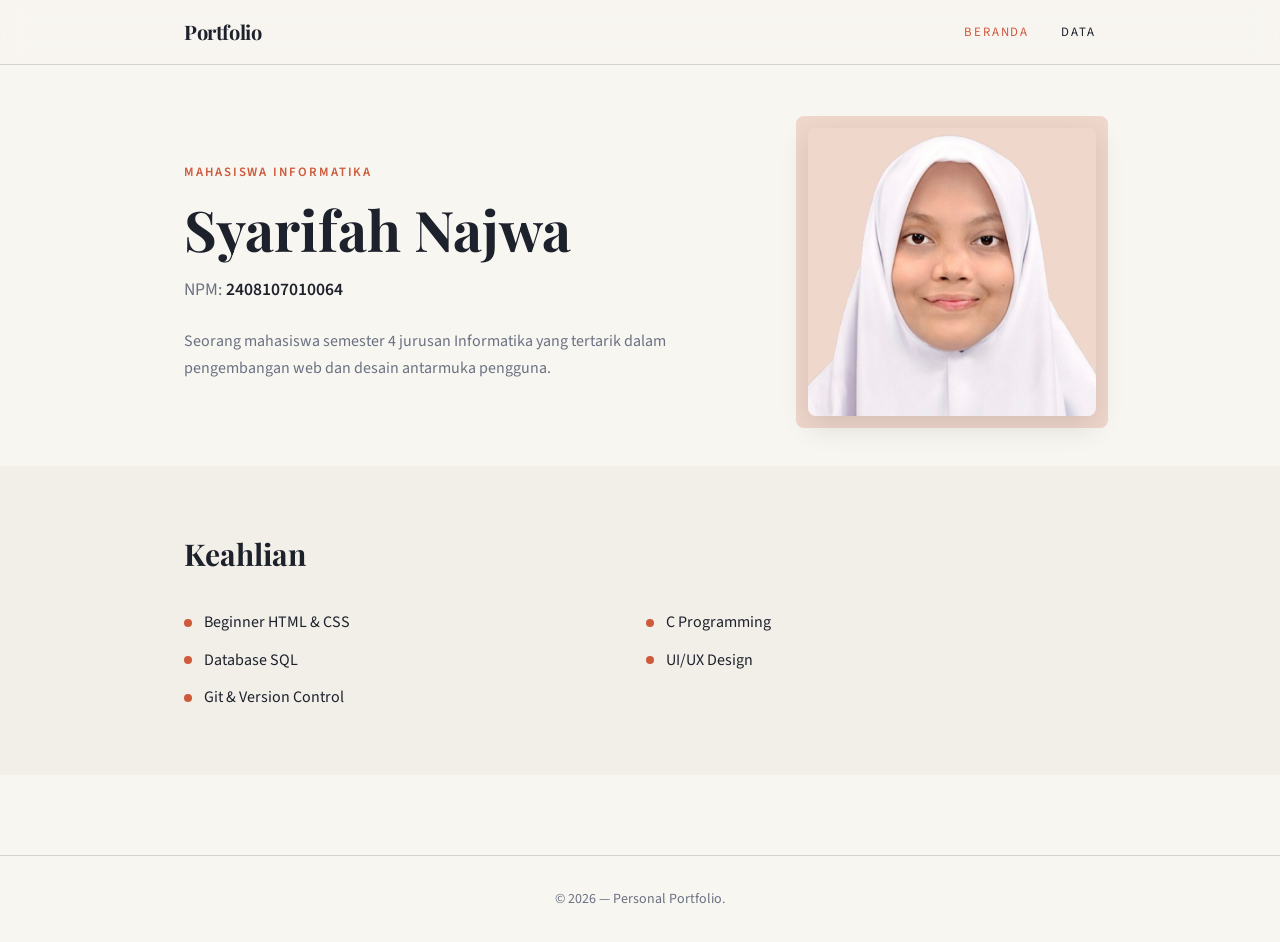
==== index.html @ 1b74a371 "Add files via upload" ====
<!DOCTYPE html>
<html lang="id">
<head>
  <meta charset="UTF-8">
  <meta name="viewport" content="width=device-width, initial-scale=1.0">
  <meta name="description" content="Portfolio personal mahasiswa informatika - Syarifah Najwa">
  <title>Syarifah Najwa — Portfolio</title>
  <link rel="stylesheet" href="style.css">
  <link href="https://fonts.googleapis.com/css2?family=Playfair+Display:wght@400;700&family=Source+Sans+3:wght@300;400;600;700&display=swap" rel="stylesheet">
</head>
<body>

  <!-- Navbar -->
  <nav class="navbar">
    <div class="nav-container">
      <a href="index.html" class="nav-logo">Portfolio</a>
      <div class="nav-links">
        <a href="index.html" class="nav-link active">Beranda</a>
        <a href="data.html" class="nav-link">Data</a>
      </div>
    </div>
  </nav>

  <!-- Hero Section -->
  <section class="hero">
    <div class="hero-container">
      <div class="hero-text">
        <p class="label">Mahasiswa Informatika</p>
        <h1>Syarifah Najwa</h1>
        <p class="npm">NPM: <span>2408107010064</span></p>
        <p class="bio">
          Seorang mahasiswa semester 4 jurusan  Informatika yang tertarik
          dalam pengembangan web dan desain antarmuka pengguna.
        </p>
      </div>
      <div class="hero-photo">
        <div class="photo-bg"></div>
        <img src="NAJWA.png" alt="Foto profil Syarifah Najwa" class="photo">
      </div>
    </div>
  </section>

  <!-- Skills Section -->
  <section class="skills">
    <div class="container">
      <h2>Keahlian</h2>
      <ul class="skills-list">
        <li><span class="dot"></span>Beginner HTML &amp; CSS</li>
        <li><span class="dot"></span>C Programming</li>
        <li><span class="dot"></span>Database SQL</li>
        <li><span class="dot"></span>UI/UX Design</li>
        <li><span class="dot"></span>Git &amp; Version Control</li>
      </ul>
    </div>
  </section>

  <!-- Footer -->
  <footer class="footer">
    <p>&copy; 2026 — Personal Portfolio.</p>
  </footer>

</body>
</html>
---- style.css ----
/* ===== Reset & Base ===== */
*, *::before, *::after {
  margin: 0;
  padding: 0;
  box-sizing: border-box;
}

:root {
  --bg: hsl(40, 33%, 96%);
  --fg: hsl(220, 20%, 14%);
  --card: hsl(40, 25%, 93%);
  --muted: hsl(220, 10%, 46%);
  --accent: hsl(12, 60%, 52%);
  --border: hsl(40, 15%, 82%);
  --secondary-bg: hsl(40, 25%, 88%);
  --font-display: 'Playfair Display', Georgia, serif;
  --font-body: 'Source Sans 3', system-ui, sans-serif;
}

body {
  background-color: var(--bg);
  color: var(--fg);
  font-family: var(--font-body);
  line-height: 1.6;
}

h1, h2, h3 {
  font-family: var(--font-display);
}

a {
  text-decoration: none;
  color: inherit;
}

.container {
  max-width: 960px;
  margin: 0 auto;
  padding: 0 24px;
}

/* ===== Navbar ===== */
.navbar {
  position: fixed;
  top: 0;
  left: 0;
  right: 0;
  z-index: 50;
  background: hsla(40, 33%, 96%, 0.8);
  backdrop-filter: blur(12px);
  border-bottom: 1px solid var(--border);
}

.nav-container {
  max-width: 960px;
  margin: 0 auto;
  padding: 16px 24px;
  display: flex;
  align-items: center;
  justify-content: space-between;
}

.nav-logo {
  font-family: var(--font-display);
  font-size: 1.25rem;
  font-weight: 700;
  letter-spacing: -0.02em;
}

.nav-links {
  display: flex;
  gap: 32px;
}

.nav-link {
  font-size: 0.8rem;
  text-transform: uppercase;
  letter-spacing: 0.15em;
  transition: color 0.2s;
}

.nav-link:hover,
.nav-link.active {
  color: var(--accent);
}

/* ===== Hero ===== */
.hero {
  padding: 128px 24px 50px;
}

.hero-container {
  max-width: 960px;
  margin: 0 auto;
  padding: 0 24px;
  display: flex;
  justify-content: space-between;
  gap: 48px;
  align-items: center;
}

.hero-text {
  width: 100%;
}

.label {
  font-size: 0.8rem;
  text-transform: uppercase;
  letter-spacing: 0.15em;
  color: var(--accent);
  font-weight: 600;
  margin-bottom: 16px;
}

h1 {
  font-size: 3.5rem;
  font-weight: 700;
  line-height: 1.1;
  margin-bottom: 16px;
}

.npm {
  font-size: 1.1rem;
  color: var(--muted);
}

.npm span {
  color: var(--fg);
  font-weight: 600;
}

.bio {
  color: var(--muted);
  margin-top: 24px;
  line-height: 1.7;
}

.hero-photo {
  display: flex;
  justify-content: center;
  position: relative;
  width: max-content;
}

.photo-bg {
  position: absolute;
  inset: -12px;
  background: hsla(12, 60%, 52%, 0.2);
  border-radius: 8px;
}

.photo {
  position: relative;
  width: 288px;
  height: 288px;
  object-fit: cover;
  border-radius: 8px;
  box-shadow: 0 10px 30px rgba(0, 0, 0, 0.12);
}

/* ===== Skills ===== */
.skills {
  padding: 64px 24px;
  background: var(--card);
}

.skills h2 {
  font-size: 1.875rem;
  font-weight: 700;
  margin-bottom: 32px;
}

.skills-list {
  list-style: none;
  display: grid;
  grid-template-columns: 1fr 1fr;
  gap: 12px;
}

.skills-list li {
  display: flex;
  align-items: center;
  gap: 12px;
}

.dot {
  width: 8px;
  height: 8px;
  border-radius: 50%;
  background: var(--accent);
  flex-shrink: 0;
}

/* ===== Section ===== */
.section {
  padding: 20px 24px;
}

.section h2 {
  font-size: 1.5rem;
  font-weight: 700;
  margin-bottom: 24px;
}

/* ===== education ===== */
.education-list {
  display: flex;
  flex-direction: column;
  gap: 24px;
}

.education-item {
  border-left: 2px solid var(--accent);
  padding-left: 24px;
  padding-top: 8px;
  padding-bottom: 8px;
}

.education-item h3 {
  font-size: 1.125rem;
  font-weight: 700;
}

.periode {
  font-size: 0.875rem;
  color: var(--accent);
  font-weight: 600;
  margin-top: 4px;
}

/* ===== Table ===== */
.table-wrapper {
  overflow-x: auto;
  border-radius: 8px;
  border: 1px solid var(--border);
}

table {
  width: 100%;
  border-collapse: collapse;
  font-size: 0.9rem;
}

thead tr {
  background: var(--secondary-bg);
}

th {
  text-align: left;
  padding: 12px 20px;
  font-weight: 600;
}

td {
  padding: 12px 20px;
  border-top: 1px solid var(--border);
}

tr:hover {
  background: hsla(40, 15%, 90%, 0.5);
}

.center {
  text-align: center;
}

.bold {
  font-weight: 600;
}

.kode {
  font-family: monospace;
  color: var(--accent);
}


/* ===== Footer ===== */
.footer {
  border-top: 1px solid var(--border);
  padding: 32px 24px;
  margin-top: 80px;
  text-align: center;
  font-size: 0.875rem;
  color: var(--muted);
}

/* ===== Responsive ===== */
@media (max-width: 768px) {
  .hero-container {
    grid-template-columns: 1fr;
    text-align: center;
  }

  .bio {
    margin-left: auto;
    margin-right: auto;
  }

  h1 {
    font-size: 2.5rem;
  }
o-
  .skills-list {
    grid-template-columns: 1fr;
  }
}
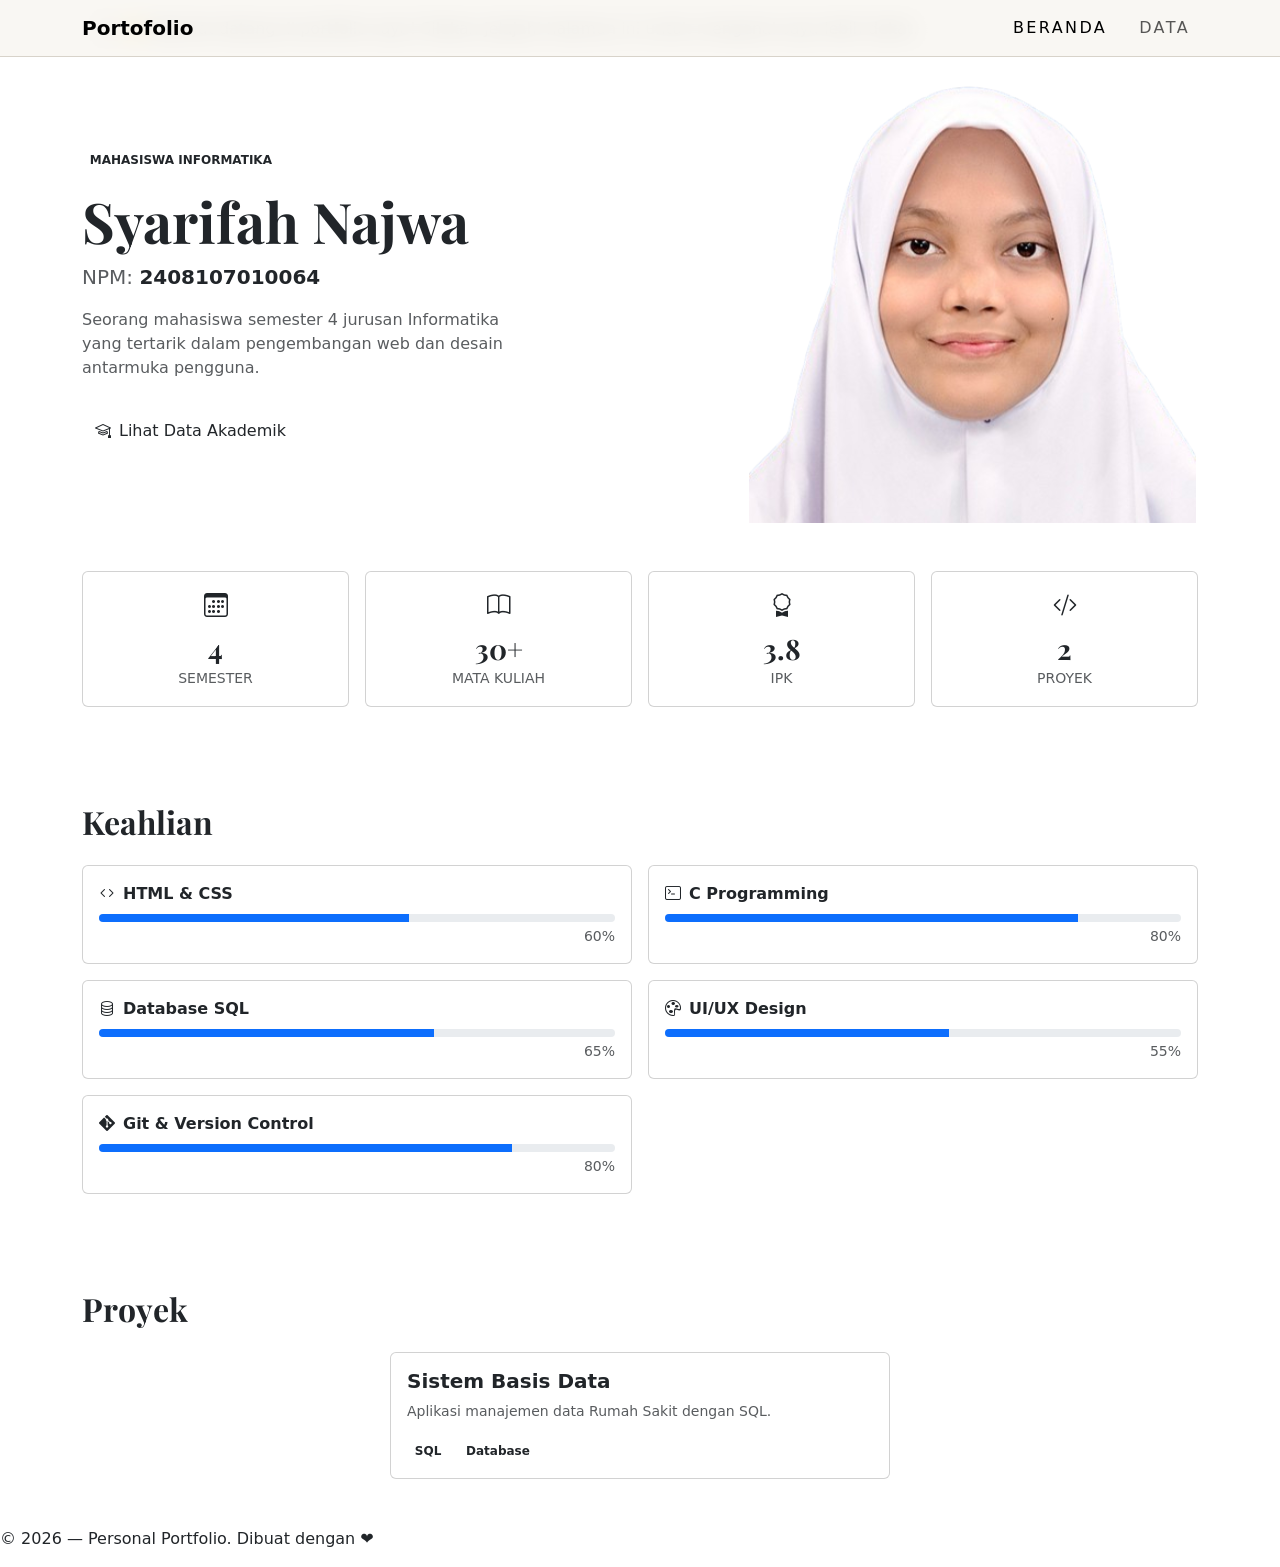
==== commit 41c1116b: "Revamp index.html with Bootstrap and new layout Updated the portfolio layout and added Bootstrap for" ====
--- a/index.html
+++ b/index.html
@@ -1,63 +1,339 @@
-<!DOCTYPE html>
+<!doctype html>
 <html lang="id">
-<head>
-  <meta charset="UTF-8">
-  <meta name="viewport" content="width=device-width, initial-scale=1.0">
-  <meta name="description" content="Portfolio personal mahasiswa informatika - Syarifah Najwa">
-  <title>Syarifah Najwa — Portfolio</title>
-  <link rel="stylesheet" href="style.css">
-  <link href="https://fonts.googleapis.com/css2?family=Playfair+Display:wght@400;700&family=Source+Sans+3:wght@300;400;600;700&display=swap" rel="stylesheet">
-</head>
-<body>
-
-  <!-- Navbar -->
-  <nav class="navbar">
-    <div class="nav-container">
-      <a href="index.html" class="nav-logo">Portfolio</a>
-      <div class="nav-links">
-        <a href="index.html" class="nav-link active">Beranda</a>
-        <a href="data.html" class="nav-link">Data</a>
+  <head>
+    <meta charset="UTF-8" />
+    <meta name="viewport" content="width=device-width, initial-scale=1.0" />
+    <title>Syarifah Najwa — Portfolio</title>
+    <link rel="stylesheet" href="style.css" />
+    <link
+      href="https://fonts.googleapis.com/css2?family=Playfair+Display:wght@400;700&family=Source+Sans+3:wght@300;400;600;700&display=swap"
+      rel="stylesheet"
+    />
+    <link
+      href="https://cdn.jsdelivr.net/npm/bootstrap@5.3.0/dist/css/bootstrap.min.css"
+      rel="stylesheet"
+    />
+    <link
+      href="https://cdn.jsdelivr.net/npm/bootstrap-icons@1.11.0/font/bootstrap-icons.css"
+      rel="stylesheet"
+    />
+  </head>
+  <body>
+    <!-- Navbar -->
+    <nav class="navbar navbar-expand-md fixed-top custom-navbar">
+      <div class="container">
+        <a class="navbar-brand fw-bold font-display" href="index.html"
+          >Portofolio</a
+        >
+        <button
+          class="navbar-toggler"
+          type="button"
+          data-bs-toggle="collapse"
+          data-bs-target="#navMenu"
+          aria-label="Toggle navigation"
+        >
+          <span class="navbar-toggler-icon"></span>
+        </button>
+        <div class="collapse navbar-collapse justify-content-end" id="navMenu">
+          <ul class="navbar-nav gap-3">
+            <li class="nav-item">
+              <a class="nav-link active" href="index.html">Beranda</a>
+            </li>
+            <li class="nav-item">
+              <a class="nav-link" href="data.html">Data</a>
+            </li>
+          </ul>
+        </div>
+      </div>
+    </nav>
+
+    <!-- Alert Banner -->
+    <div class="container mt-alert">
+      <div
+        class="alert alert-warm d-flex align-items-center gap-2"
+        role="alert"
+      >
+        <i class="bi bi-stars text-accent"></i>
+        <span
+          >👋 Selamat datang di portfolio saya! Silakan jelajahi halaman ini
+          untuk mengenal saya lebih dekat.</span
+        >
       </div>
     </div>
-  </nav>
-
-  <!-- Hero Section -->
-  <section class="hero">
-    <div class="hero-container">
-      <div class="hero-text">
-        <p class="label">Mahasiswa Informatika</p>
-        <h1>Syarifah Najwa</h1>
-        <p class="npm">NPM: <span>2408107010064</span></p>
-        <p class="bio">
-          Seorang mahasiswa semester 4 jurusan  Informatika yang tertarik
-          dalam pengembangan web dan desain antarmuka pengguna.
-        </p>
-      </div>
-      <div class="hero-photo">
-        <div class="photo-bg"></div>
-        <img src="NAJWA.png" alt="Foto profil Syarifah Najwa" class="photo">
-      </div>
-    </div>
-  </section>
-
-  <!-- Skills Section -->
-  <section class="skills">
-    <div class="container">
-      <h2>Keahlian</h2>
-      <ul class="skills-list">
-        <li><span class="dot"></span>Beginner HTML &amp; CSS</li>
-        <li><span class="dot"></span>C Programming</li>
-        <li><span class="dot"></span>Database SQL</li>
-        <li><span class="dot"></span>UI/UX Design</li>
-        <li><span class="dot"></span>Git &amp; Version Control</li>
-      </ul>
-    </div>
-  </section>
-
-  <!-- Footer -->
-  <footer class="footer">
-    <p>&copy; 2026 — Personal Portfolio.</p>
-  </footer>
-
-</body>
+
+    <!-- Hero Section -->
+    <section class="hero-section">
+      <div class="container">
+        <div class="row align-items-center gy-5">
+          <div class="col-md-7">
+            <span class="badge bg-secondary-custom text-dark mb-3"
+              >MAHASISWA INFORMATIKA</span
+            >
+            <h1 class="font-display fw-bold display-4">Syarifah Najwa</h1>
+            <p class="text-muted fs-5">
+              NPM: <span class="text-dark fw-semibold">2408107010064</span>
+            </p>
+            <p class="text-muted mt-3" style="max-width: 440px">
+              Seorang mahasiswa semester 4 jurusan Informatika yang tertarik
+              dalam pengembangan web dan desain antarmuka pengguna.
+            </p>
+            <a href="data.html" class="btn btn-accent mt-3">
+              <i class="bi bi-mortarboard me-2"></i>Lihat Data Akademik
+            </a>
+          </div>
+          <div class="col-md-5 text-center">
+            <div
+              class="photo-wrapper"
+              data-bs-toggle="tooltip"
+              data-bs-placement="bottom"
+              title="Syarifah Najwa — Informatika USK"
+            >
+              <div class="photo-bg-accent"></div>
+              <img
+                src="NAJWA.png"
+                alt="Foto profil Syarifah Najwa"
+                class="profile-photo"
+              />
+            </div>
+          </div>
+        </div>
+      </div>
+    </section>
+
+    <!-- Stats Cards -->
+    <section class="py-5">
+      <div class="container">
+        <div class="row g-3">
+          <div class="col-6 col-md-3">
+            <div class="card stat-card text-center">
+              <div class="card-body">
+                <i class="bi bi-calendar3 fs-4 text-accent"></i>
+                <h3 class="fw-bold font-display mt-2 mb-0">4</h3>
+                <small class="text-muted text-uppercase ls-wide"
+                  >Semester</small
+                >
+              </div>
+            </div>
+          </div>
+          <div class="col-6 col-md-3">
+            <div class="card stat-card text-center">
+              <div class="card-body">
+                <i class="bi bi-book fs-4 text-accent"></i>
+                <h3 class="fw-bold font-display mt-2 mb-0">30+</h3>
+                <small class="text-muted text-uppercase ls-wide"
+                  >Mata Kuliah</small
+                >
+              </div>
+            </div>
+          </div>
+          <div class="col-6 col-md-3">
+            <div class="card stat-card text-center">
+              <div class="card-body">
+                <i class="bi bi-award fs-4 text-accent"></i>
+                <h3 class="fw-bold font-display mt-2 mb-0">3.8</h3>
+                <small class="text-muted text-uppercase ls-wide">IPK</small>
+              </div>
+            </div>
+          </div>
+          <div class="col-6 col-md-3">
+            <div class="card stat-card text-center">
+              <div class="card-body">
+                <i class="bi bi-code-slash fs-4 text-accent"></i>
+                <h3 class="fw-bold font-display mt-2 mb-0">2</h3>
+                <small class="text-muted text-uppercase ls-wide">Proyek</small>
+              </div>
+            </div>
+          </div>
+        </div>
+      </div>
+    </section>
+
+    <!-- Skills Section -->
+    <section class="skills-section py-5">
+      <div class="container">
+        <h2 class="font-display fw-bold mb-4">Keahlian</h2>
+        <div class="row g-3">
+          <div class="col-sm-6">
+            <div class="card skill-card">
+              <div class="card-body">
+                <div
+                  class="d-flex justify-content-between align-items-center mb-2"
+                >
+                  <span class="fw-semibold"
+                    ><i class="bi bi-code text-accent me-2"></i>HTML & CSS</span
+                  >
+                  <span class="badge badge-outline">Beginner</span>
+                </div>
+                <div class="progress" style="height: 8px">
+                  <div class="progress-bar bg-accent" style="width: 60%"></div>
+                </div>
+                <small class="text-muted d-block text-end mt-1">60%</small>
+              </div>
+            </div>
+          </div>
+
+          <div class="col-sm-6">
+            <div class="card skill-card">
+              <div class="card-body">
+                <div
+                  class="d-flex justify-content-between align-items-center mb-2"
+                >
+                  <span class="fw-semibold"
+                    ><i class="bi bi-terminal text-accent me-2"></i>C
+                    Programming</span
+                  >
+                  <span class="badge badge-outline">Beginner</span>
+                </div>
+                <div class="progress" style="height: 8px">
+                  <div class="progress-bar bg-accent" style="width: 80%"></div>
+                </div>
+                <small class="text-muted d-block text-end mt-1">80%</small>
+              </div>
+            </div>
+          </div>
+
+          <div class="col-sm-6">
+            <div class="card skill-card">
+              <div class="card-body">
+                <div
+                  class="d-flex justify-content-between align-items-center mb-2"
+                >
+                  <span class="fw-semibold"
+                    ><i class="bi bi-database text-accent me-2"></i>Database
+                    SQL</span
+                  >
+                  <span class="badge badge-outline">Beginner</span>
+                </div>
+                <div class="progress" style="height: 8px">
+                  <div class="progress-bar bg-accent" style="width: 65%"></div>
+                </div>
+                <small class="text-muted d-block text-end mt-1">65%</small>
+              </div>
+            </div>
+          </div>
+
+          <div class="col-sm-6">
+            <div class="card skill-card">
+              <div class="card-body">
+                <div
+                  class="d-flex justify-content-between align-items-center mb-2"
+                >
+                  <span class="fw-semibold"
+                    ><i class="bi bi-palette text-accent me-2"></i>UI/UX
+                    Design</span
+                  >
+                  <span class="badge badge-outline">Beginner</span>
+                </div>
+                <div class="progress" style="height: 8px">
+                  <div class="progress-bar bg-accent" style="width: 55%"></div>
+                </div>
+                <small class="text-muted d-block text-end mt-1">55%</small>
+              </div>
+            </div>
+          </div>
+
+          <div class="col-sm-6">
+            <div class="card skill-card">
+              <div class="card-body">
+                <div
+                  class="d-flex justify-content-between align-items-center mb-2"
+                >
+                  <span class="fw-semibold"
+                    ><i class="bi bi-git text-accent me-2"></i>Git & Version
+                    Control</span
+                  >
+                  <span class="badge badge-outline">Beginner</span>
+                </div>
+                <div class="progress" style="height: 8px">
+                  <div class="progress-bar bg-accent" style="width: 80%"></div>
+                </div>
+                <small class="text-muted d-block text-end mt-1">80%</small>
+              </div>
+            </div>
+          </div>
+        </div>
+      </div>
+    </section>
+
+    <!-- Projects Carousel -->
+    <section class="py-5">
+      <div class="container">
+        <h2 class="font-display fw-bold mb-4">Proyek</h2>
+        <div
+          id="projectCarousel"
+          class="carousel slide"
+          data-bs-ride="carousel"
+        >
+          <div class="carousel-inner">
+            <div class="carousel-item active">
+              <div class="card project-card mx-auto" style="max-width: 500px">
+                <div class="card-body">
+                  <h5 class="font-display fw-bold">Sistem Basis Data</h5>
+                  <p class="text-muted small">
+                    Aplikasi manajemen data Rumah Sakit dengan SQL.
+                  </p>
+                  <span class="badge bg-secondary-custom text-dark me-1"
+                    >SQL</span
+                  >
+                  <span class="badge bg-secondary-custom text-dark"
+                    >Database</span
+                  >
+                </div>
+              </div>
+            </div>
+            <div class="carousel-item">
+              <div class="card project-card mx-auto" style="max-width: 500px">
+                <div class="card-body">
+                  <h5 class="font-display fw-bold">UI/UX Design</h5>
+                  <p class="text-muted small">
+                    Design aplikasi untuk mengetahui cuaca di suatu tempat
+                    wisata.
+                  </p>
+                  <span class="badge bg-secondary-custom text-dark me-1"
+                    >Figma</span
+                  >
+                  <span class="badge bg-secondary-custom text-dark">UI/UX</span>
+                </div>
+              </div>
+            </div>
+          </div>
+          <button
+            class="carousel-control-prev"
+            type="button"
+            data-bs-target="#projectCarousel"
+            data-bs-slide="prev"
+          >
+            <span
+              class="carousel-control-prev-icon bg-accent rounded-circle p-2"
+            ></span>
+          </button>
+          <button
+            class="carousel-control-next"
+            type="button"
+            data-bs-target="#projectCarousel"
+            data-bs-slide="next"
+          >
+            <span
+              class="carousel-control-next-icon bg-accent rounded-circle p-2"
+            ></span>
+          </button>
+        </div>
+      </div>
+    </section>
+
+    <!-- Footer -->
+    <footer class="footer-section">
+      <p>&copy; 2026 — Personal Portfolio. Dibuat dengan ❤️</p>
+    </footer>
+
+    <script src="https://cdn.jsdelivr.net/npm/bootstrap@5.3.0/dist/js/bootstrap.bundle.min.js"></script>
+    <script>
+      var tooltipTriggerList = [].slice.call(
+        document.querySelectorAll('[data-bs-toggle="tooltip"]'),
+      );
+      tooltipTriggerList.map(function (el) {
+        return new bootstrap.Tooltip(el);
+      });
+    </script>
+  </body>
 </html>
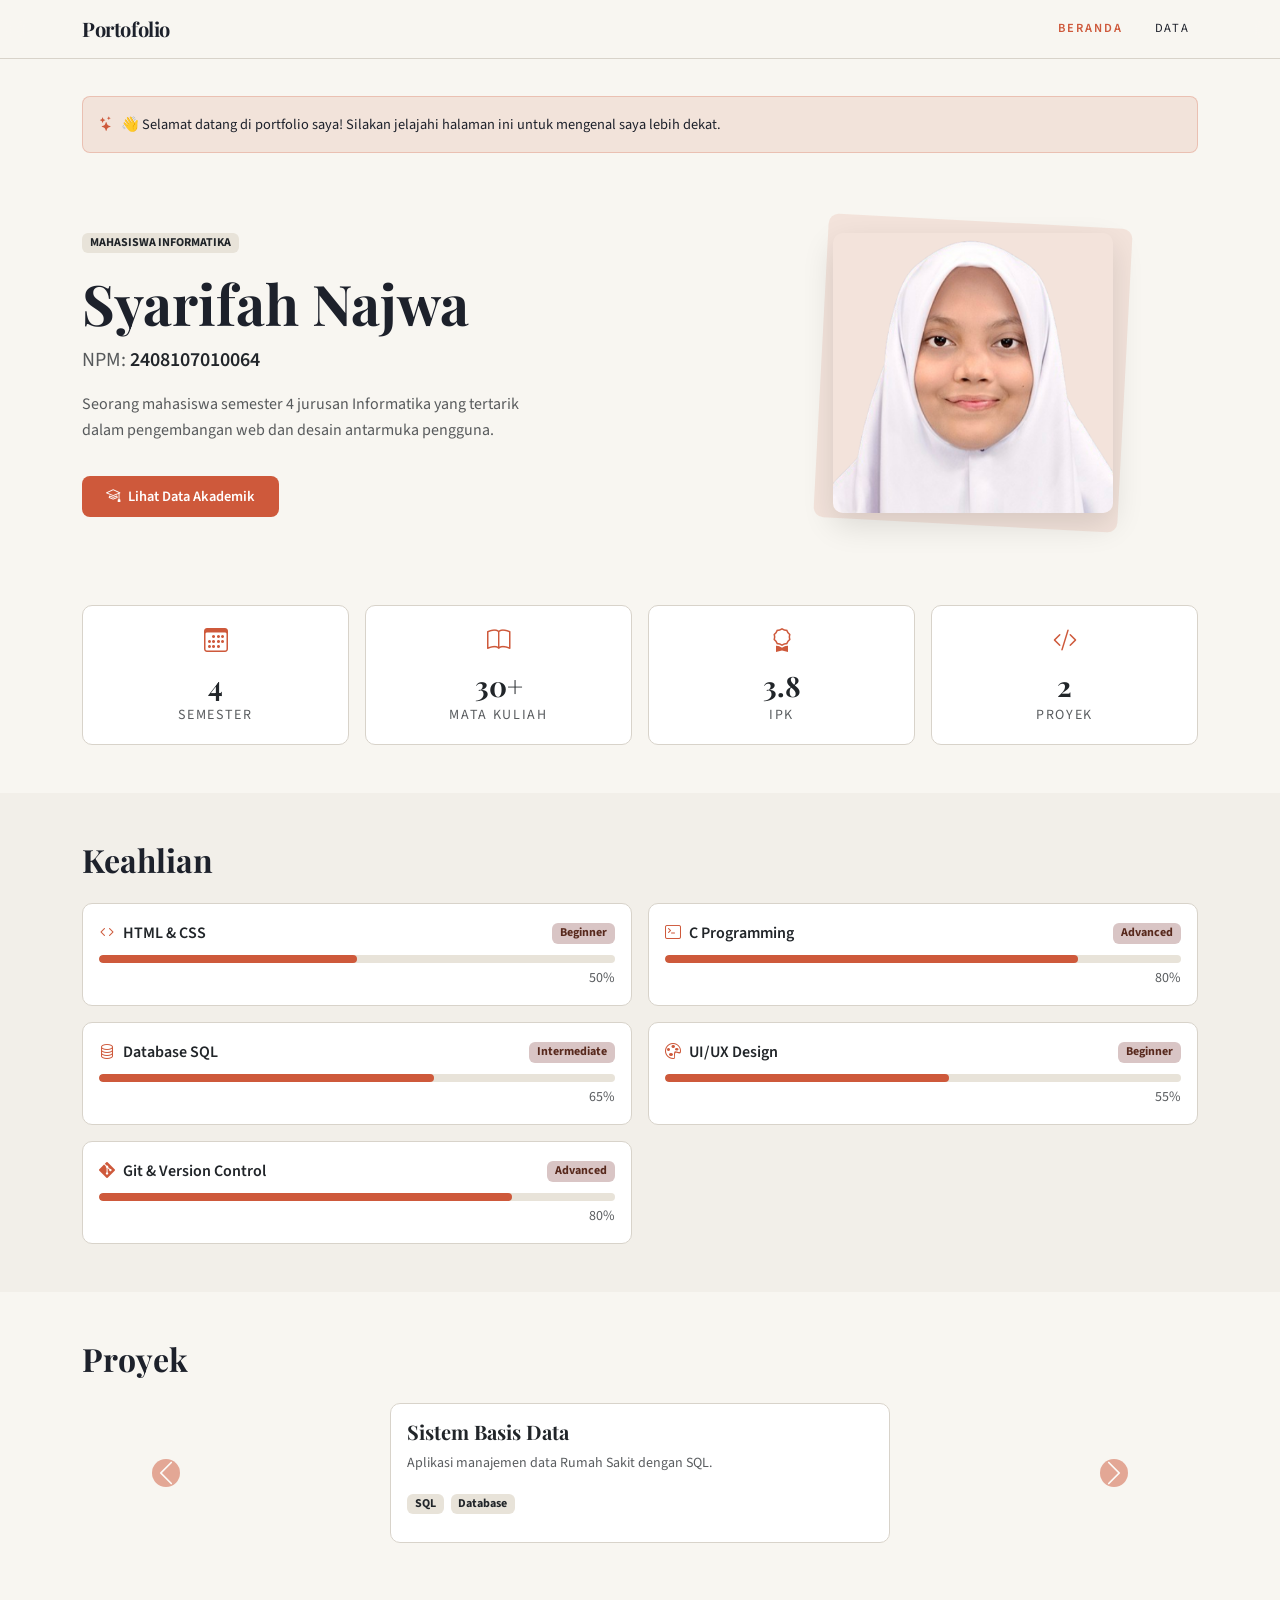
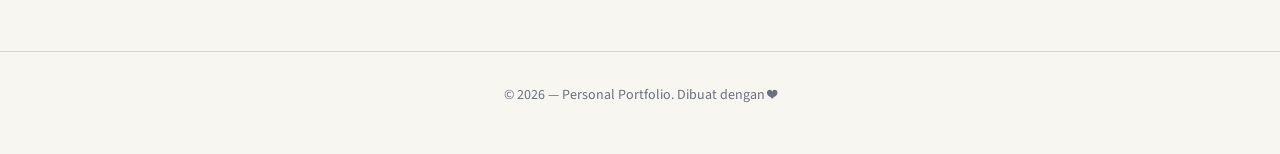
==== commit ed57d555: "Refactor index.html and update skill levels Reformatted HTML structure and adjusted skill levels." ====
--- a/index.html
+++ b/index.html
@@ -4,7 +4,6 @@
     <meta charset="UTF-8" />
     <meta name="viewport" content="width=device-width, initial-scale=1.0" />
     <title>Syarifah Najwa — Portfolio</title>
-    <link rel="stylesheet" href="style.css" />
     <link
       href="https://fonts.googleapis.com/css2?family=Playfair+Display:wght@400;700&family=Source+Sans+3:wght@300;400;600;700&display=swap"
       rel="stylesheet"
@@ -17,6 +16,7 @@
       href="https://cdn.jsdelivr.net/npm/bootstrap-icons@1.11.0/font/bootstrap-icons.css"
       rel="stylesheet"
     />
+    <link rel="stylesheet" href="style.css" />
   </head>
   <body>
     <!-- Navbar -->
@@ -165,9 +165,9 @@
                   <span class="badge badge-outline">Beginner</span>
                 </div>
                 <div class="progress" style="height: 8px">
-                  <div class="progress-bar bg-accent" style="width: 60%"></div>
-                </div>
-                <small class="text-muted d-block text-end mt-1">60%</small>
+                  <div class="progress-bar bg-accent" style="width: 50%"></div>
+                </div>
+                <small class="text-muted d-block text-end mt-1">50%</small>
               </div>
             </div>
           </div>
@@ -182,7 +182,7 @@
                     ><i class="bi bi-terminal text-accent me-2"></i>C
                     Programming</span
                   >
-                  <span class="badge badge-outline">Beginner</span>
+                  <span class="badge badge-outline">Advanced</span>
                 </div>
                 <div class="progress" style="height: 8px">
                   <div class="progress-bar bg-accent" style="width: 80%"></div>
@@ -202,7 +202,7 @@
                     ><i class="bi bi-database text-accent me-2"></i>Database
                     SQL</span
                   >
-                  <span class="badge badge-outline">Beginner</span>
+                  <span class="badge badge-outline">Intermediate</span>
                 </div>
                 <div class="progress" style="height: 8px">
                   <div class="progress-bar bg-accent" style="width: 65%"></div>
@@ -242,7 +242,7 @@
                     ><i class="bi bi-git text-accent me-2"></i>Git & Version
                     Control</span
                   >
-                  <span class="badge badge-outline">Beginner</span>
+                  <span class="badge badge-outline">Advanced</span>
                 </div>
                 <div class="progress" style="height: 8px">
                   <div class="progress-bar bg-accent" style="width: 80%"></div>
--- a/style.css
+++ b/style.css
@@ -1,284 +1,251 @@
-/* ===== Reset & Base ===== */
-*, *::before, *::after {
-  margin: 0;
-  padding: 0;
-  box-sizing: border-box;
-}
-
+/* ===== Variables ===== */
 :root {
   --bg: hsl(40, 33%, 96%);
   --fg: hsl(220, 20%, 14%);
-  --card: hsl(40, 25%, 93%);
+  --card-bg: hsl(40, 25%, 93%);
   --muted: hsl(220, 10%, 46%);
   --accent: hsl(12, 60%, 52%);
-  --border: hsl(40, 15%, 82%);
+  --accent-light: hsla(12, 60%, 52%, 0.12);
+  --border-color: hsl(40, 15%, 82%);
   --secondary-bg: hsl(40, 25%, 88%);
   --font-display: 'Playfair Display', Georgia, serif;
   --font-body: 'Source Sans 3', system-ui, sans-serif;
 }
 
+/* ===== Base ===== */
+*, *::before, *::after { box-sizing: border-box; }
+
 body {
   background-color: var(--bg);
   color: var(--fg);
   font-family: var(--font-body);
   line-height: 1.6;
-}
-
-h1, h2, h3 {
-  font-family: var(--font-display);
-}
-
-a {
-  text-decoration: none;
-  color: inherit;
-}
-
-.container {
-  max-width: 960px;
-  margin: 0 auto;
-  padding: 0 24px;
-}
+  padding-top: 76px;
+}
+
+.font-display { font-family: var(--font-display); }
+h1, h2, h3, h4, h5 { font-family: var(--font-display); }
+
+.text-accent { color: var(--accent) !important; }
+.bg-accent { background-color: var(--accent) !important; color: #fff !important; }
+.bg-secondary-custom { background-color: var(--secondary-bg) !important; }
+.ls-wide { letter-spacing: 0.12em; }
 
 /* ===== Navbar ===== */
-.navbar {
-  position: fixed;
-  top: 0;
-  left: 0;
-  right: 0;
-  z-index: 50;
-  background: hsla(40, 33%, 96%, 0.8);
-  backdrop-filter: blur(12px);
-  border-bottom: 1px solid var(--border);
-}
-
-.nav-container {
-  max-width: 960px;
-  margin: 0 auto;
-  padding: 16px 24px;
-  display: flex;
-  align-items: center;
-  justify-content: space-between;
-}
-
-.nav-logo {
-  font-family: var(--font-display);
+.custom-navbar {
+  background: hsla(40, 33%, 96%, 0.85) !important;
+  backdrop-filter: blur(14px);
+  border-bottom: 1px solid var(--border-color);
+}
+
+.custom-navbar .navbar-brand {
+  color: var(--fg);
   font-size: 1.25rem;
-  font-weight: 700;
   letter-spacing: -0.02em;
 }
 
-.nav-links {
-  display: flex;
-  gap: 32px;
-}
-
-.nav-link {
-  font-size: 0.8rem;
+.custom-navbar .nav-link {
+  font-size: 0.78rem;
   text-transform: uppercase;
   letter-spacing: 0.15em;
+  color: var(--fg);
   transition: color 0.2s;
 }
 
-.nav-link:hover,
-.nav-link.active {
+.custom-navbar .nav-link:hover,
+.custom-navbar .nav-link.active {
   color: var(--accent);
+  font-weight: 600;
+}
+
+/* ===== Alert Banner ===== */
+.mt-alert { margin-top: 20px; }
+
+.alert-warm {
+  background: var(--accent-light);
+  border: 1px solid hsla(12, 60%, 52%, 0.25);
+  border-radius: 8px;
+  color: var(--fg);
+  font-size: 0.9rem;
 }
 
 /* ===== Hero ===== */
-.hero {
-  padding: 128px 24px 50px;
-}
-
-.hero-container {
-  max-width: 960px;
-  margin: 0 auto;
-  padding: 0 24px;
-  display: flex;
-  justify-content: space-between;
-  gap: 48px;
-  align-items: center;
-}
-
-.hero-text {
-  width: 100%;
-}
-
-.label {
-  font-size: 0.8rem;
-  text-transform: uppercase;
-  letter-spacing: 0.15em;
-  color: var(--accent);
-  font-weight: 600;
-  margin-bottom: 16px;
-}
-
-h1 {
-  font-size: 3.5rem;
-  font-weight: 700;
-  line-height: 1.1;
-  margin-bottom: 16px;
-}
-
-.npm {
-  font-size: 1.1rem;
-  color: var(--muted);
-}
-
-.npm span {
-  color: var(--fg);
-  font-weight: 600;
-}
-
-.bio {
-  color: var(--muted);
-  margin-top: 24px;
-  line-height: 1.7;
-}
-
-.hero-photo {
-  display: flex;
-  justify-content: center;
+.hero-section {
+  padding: 60px 0 40px;
+}
+
+.photo-wrapper {
   position: relative;
-  width: max-content;
-}
-
-.photo-bg {
+  display: inline-block;
+  cursor: pointer;
+}
+
+.photo-bg-accent {
   position: absolute;
   inset: -12px;
-  background: hsla(12, 60%, 52%, 0.2);
+  background: var(--accent-light);
+  border-radius: 10px;
+  transform: rotate(3deg);
+}
+
+.profile-photo {
+  position: relative;
+  width: 280px;
+  height: 280px;
+  object-fit: cover;
+  border-radius: 10px;
+  box-shadow: 0 12px 32px rgba(0,0,0,0.12);
+}
+
+/* ===== Button ===== */
+.btn-accent {
+  background: var(--accent);
+  color: #fff;
+  border: none;
   border-radius: 8px;
-}
-
-.photo {
-  position: relative;
-  width: 288px;
-  height: 288px;
-  object-fit: cover;
-  border-radius: 8px;
-  box-shadow: 0 10px 30px rgba(0, 0, 0, 0.12);
+  padding: 10px 24px;
+  font-weight: 600;
+  font-size: 0.9rem;
+  transition: opacity 0.2s;
+}
+
+.btn-accent:hover {
+  opacity: 0.88;
+  color: #fff;
+}
+
+/* ===== Stat Cards ===== */
+.stat-card {
+  border: 1px solid var(--border-color);
+  border-radius: 10px;
+  background: #fff;
+  transition: border-color 0.2s;
+}
+
+.stat-card:hover {
+  border-color: var(--accent);
 }
 
 /* ===== Skills ===== */
-.skills {
-  padding: 64px 24px;
-  background: var(--card);
-}
-
-.skills h2 {
-  font-size: 1.875rem;
-  font-weight: 700;
-  margin-bottom: 32px;
-}
-
-.skills-list {
-  list-style: none;
-  display: grid;
-  grid-template-columns: 1fr 1fr;
-  gap: 12px;
-}
-
-.skills-list li {
-  display: flex;
-  align-items: center;
-  gap: 12px;
-}
-
-.dot {
-  width: 8px;
-  height: 8px;
-  border-radius: 50%;
-  background: var(--accent);
-  flex-shrink: 0;
-}
-
-/* ===== Section ===== */
-.section {
-  padding: 20px 24px;
-}
-
-.section h2 {
-  font-size: 1.5rem;
-  font-weight: 700;
-  margin-bottom: 24px;
-}
-
-/* ===== education ===== */
-.education-list {
-  display: flex;
-  flex-direction: column;
-  gap: 24px;
-}
-
-.education-item {
-  border-left: 2px solid var(--accent);
-  padding-left: 24px;
-  padding-top: 8px;
-  padding-bottom: 8px;
-}
-
-.education-item h3 {
-  font-size: 1.125rem;
-  font-weight: 700;
-}
-
-.periode {
-  font-size: 0.875rem;
+.skills-section {
+  background: var(--card-bg);
+}
+
+.skill-card {
+  border: 1px solid var(--border-color);
+  border-radius: 10px;
+  background: #fff;
+}
+
+.badge-outline {
+  background: #d9c5c5; 
+  color: #58291d;
+}
+
+.progress {
+  background: var(--secondary-bg);
+  border-radius: 999px;
+}
+
+.progress-bar.bg-accent {
+  background: var(--accent) !important;
+  border-radius: 999px;
+}
+
+/* ===== Project Carousel ===== */
+.project-card {
+  border: 1px solid var(--border-color);
+  border-radius: 10px;
+  min-height: 140px;
+  transition: border-color 0.2s;
+}
+
+.project-card:hover {
+  border-color: var(--accent);
+}
+
+.carousel-control-prev-icon,
+.carousel-control-next-icon {
+  width: 28px;
+  height: 28px;
+}
+
+/* ===== Tabs ===== */
+.custom-tabs .nav-link {
+  font-family: var(--font-body);
+  font-size: 0.88rem;
+  color: var(--muted);
+  border: none;
+  border-bottom: 2px solid transparent;
+  padding: 10px 20px;
+  transition: all 0.2s;
+}
+
+.custom-tabs .nav-link.active {
   color: var(--accent);
-  font-weight: 600;
-  margin-top: 4px;
+  border-bottom: 2px solid var(--accent);
+  background: transparent;
+  font-weight: 600;
+}
+
+/* ===== Accordion ===== */
+.custom-accordion .accordion-item {
+  border: 1px solid var(--border-color);
+  border-radius: 10px !important;
+  margin-bottom: 10px;
+  overflow: hidden;
+}
+
+.custom-accordion .accordion-button {
+  background: #fff;
+  box-shadow: none;
+  font-family: var(--font-body);
+  font-size: 0.95rem;
+  padding: 16px 20px;
+}
+
+.custom-accordion .accordion-button:not(.collapsed) {
+  background: var(--accent-light);
+  color: var(--fg);
+  border-bottom: 1px solid hsla(12, 60%, 52%, 0.2);
+}
+
+.custom-accordion .accordion-button::after {
+  filter: none;
+}
+
+.custom-accordion .accordion-body {
+  font-size: 0.9rem;
 }
 
 /* ===== Table ===== */
-.table-wrapper {
-  overflow-x: auto;
-  border-radius: 8px;
-  border: 1px solid var(--border);
-}
-
-table {
-  width: 100%;
-  border-collapse: collapse;
-  font-size: 0.9rem;
-}
-
-thead tr {
+.border-custom {
+  border: 1px solid var(--border-color);
+  border-radius: 10px;
+}
+
+.custom-table thead {
   background: var(--secondary-bg);
 }
 
-th {
-  text-align: left;
-  padding: 12px 20px;
-  font-weight: 600;
-}
-
-td {
-  padding: 12px 20px;
-  border-top: 1px solid var(--border);
-}
-
-tr:hover {
-  background: hsla(40, 15%, 90%, 0.5);
-}
-
-.center {
-  text-align: center;
-}
-
-.bold {
-  font-weight: 600;
-}
-
-.kode {
-  font-family: monospace;
-  color: var(--accent);
-}
-
+.custom-table thead th {
+  font-weight: 600;
+  font-size: 0.85rem;
+  border-bottom: none;
+  padding: 12px 18px;
+}
+
+.custom-table tbody td {
+  padding: 12px 18px;
+  font-size: 0.9rem;
+  vertical-align: middle;
+}
 
 /* ===== Footer ===== */
-.footer {
-  border-top: 1px solid var(--border);
+.footer-section {
+  border-top: 1px solid var(--border-color);
   padding: 32px 24px;
-  margin-top: 80px;
+  margin-top: 60px;
   text-align: center;
   font-size: 0.875rem;
   color: var(--muted);
@@ -286,21 +253,12 @@
 
 /* ===== Responsive ===== */
 @media (max-width: 768px) {
-  .hero-container {
-    grid-template-columns: 1fr;
-    text-align: center;
+  .profile-photo {
+    width: 220px;
+    height: 220px;
   }
 
-  .bio {
-    margin-left: auto;
-    margin-right: auto;
-  }
-
-  h1 {
+  h1.display-4 {
     font-size: 2.5rem;
   }
-o-
-  .skills-list {
-    grid-template-columns: 1fr;
-  }
-}
+}
